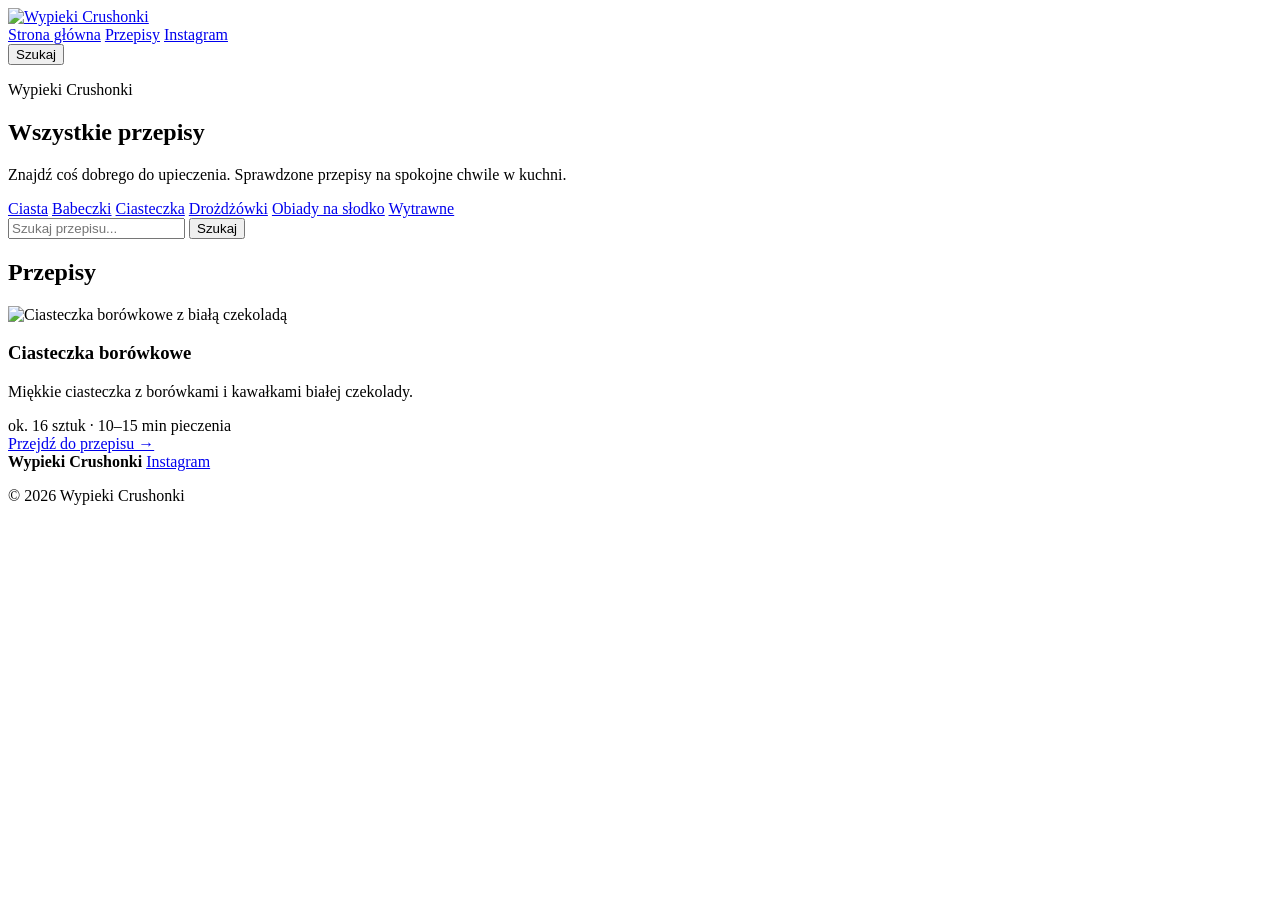
==== przepisy.html @ 5c4eddc5 "Add files via upload" ====
<!DOCTYPE html>
<html lang="pl">

<head>
    <meta charset="UTF-8">
    <meta name="viewport" content="width=device-width, initial-scale=1.0">

    <title>Przepisy | Wypieki Crushonki</title>

    <meta
        name="description"
        content="Wszystkie przepisy Wypieków Crushonki – ciasta, babeczki, ciasteczka, drożdżówki, obiady na słodko i wytrawne."
    >

    <link rel="preconnect" href="https://fonts.googleapis.com">
    <link rel="preconnect" href="https://fonts.gstatic.com" crossorigin>

    <link
        href="https://fonts.googleapis.com/css2?family=Cormorant+Garamond:wght@400;500;600&family=Lato:wght@400;500;700&display=swap"
        rel="stylesheet"
    >

    <link rel="stylesheet" href="css/style.css">
</head>


<body>

    <header class="header">
        <a href="index.html" class="logo">
            <img src="img/logo.png" alt="Wypieki Crushonki">
        </a>

        <nav class="navigation">
    <a href="index.html">Strona główna</a>
    <a href="przepisy.html">Przepisy</a>
    <a href="https://www.instagram.com/crushonka/" target="_blank" rel="noopener noreferrer">
        Instagram
    </a>
</nav>

        <button class="search-button" aria-label="Otwórz wyszukiwarkę">
            Szukaj
        </button>

    </header>


    <main>

        <!-- NAGŁÓWEK STRONY -->
        <section class="recipes-page-header">

            <p class="recipes-page-eyebrow">
                Wypieki Crushonki
            </p>

            <h1>Wszystkie przepisy</h1>

            <p class="recipes-page-intro">
                Znajdź coś dobrego do upieczenia.
                Sprawdzone przepisy na spokojne chwile w kuchni.
            </p>

        </section>


        <!-- KATEGORIE -->
        <section class="categories recipes-categories">

    <a href="?kategoria=ciasta">Ciasta</a>
    <a href="?kategoria=babeczki">Babeczki</a>
    <a href="?kategoria=ciasteczka">Ciasteczka</a>
    <a href="?kategoria=drozdzowki">Drożdżówki</a>
    <a href="?kategoria=obiady-na-slodko">Obiady na słodko</a>
    <a href="?kategoria=wytrawne">Wytrawne</a>

</section>

<section class="recipes-search">

    <form class="search-form" id="recipes-search-form">

        <input
            type="search"
            id="recipes-search-input"
            placeholder="Szukaj przepisu..."
            aria-label="Szukaj przepisu"
        >

        <button type="submit">
            Szukaj
        </button>

    </form>

</section>
        <!-- LISTA PRZEPISÓW -->
        <section class="recipes recipes-page-list">

            <div class="section-heading">
                <h2>Przepisy</h2>
            </div>


            <div class="recipe-grid">

                <article
    class="recipe-card"
    data-category="ciasteczka"
    data-search="ciasteczka borówkowe borówki biała czekolada ciasteczka"
>

                    <img
                        src="img/przepisy/ciasteczka-borowkowe.jpg"
                        alt="Ciasteczka borówkowe z białą czekoladą"
                    >

                    <div class="recipe-card-content">

                        <h3>Ciasteczka borówkowe</h3>

                        <p>
                            Miękkie ciasteczka z borówkami i kawałkami
                            białej czekolady.
                        </p>

                        <div class="recipe-info">
                            <span>ok. 16 sztuk</span>
                            <span class="separator">·</span>
                            <span>10–15 min pieczenia</span>
                        </div>

                        <a href="przepisy/ciasteczka-borowkowe.html">
                            Przejdź do przepisu →
                        </a>

                    </div>

                </article>

            </div>

        </section>

    </main>


    <!-- STOPKA -->
    <footer class="footer">

        <strong>Wypieki Crushonki</strong>

       <a href="https://www.instagram.com/crushonka/"
   target="_blank"
   rel="noopener noreferrer">
    Instagram
</a>
        <p>© 2026 Wypieki Crushonki</p>

    </footer>


    <script src="js/script.js"></script>

</body>

</html>
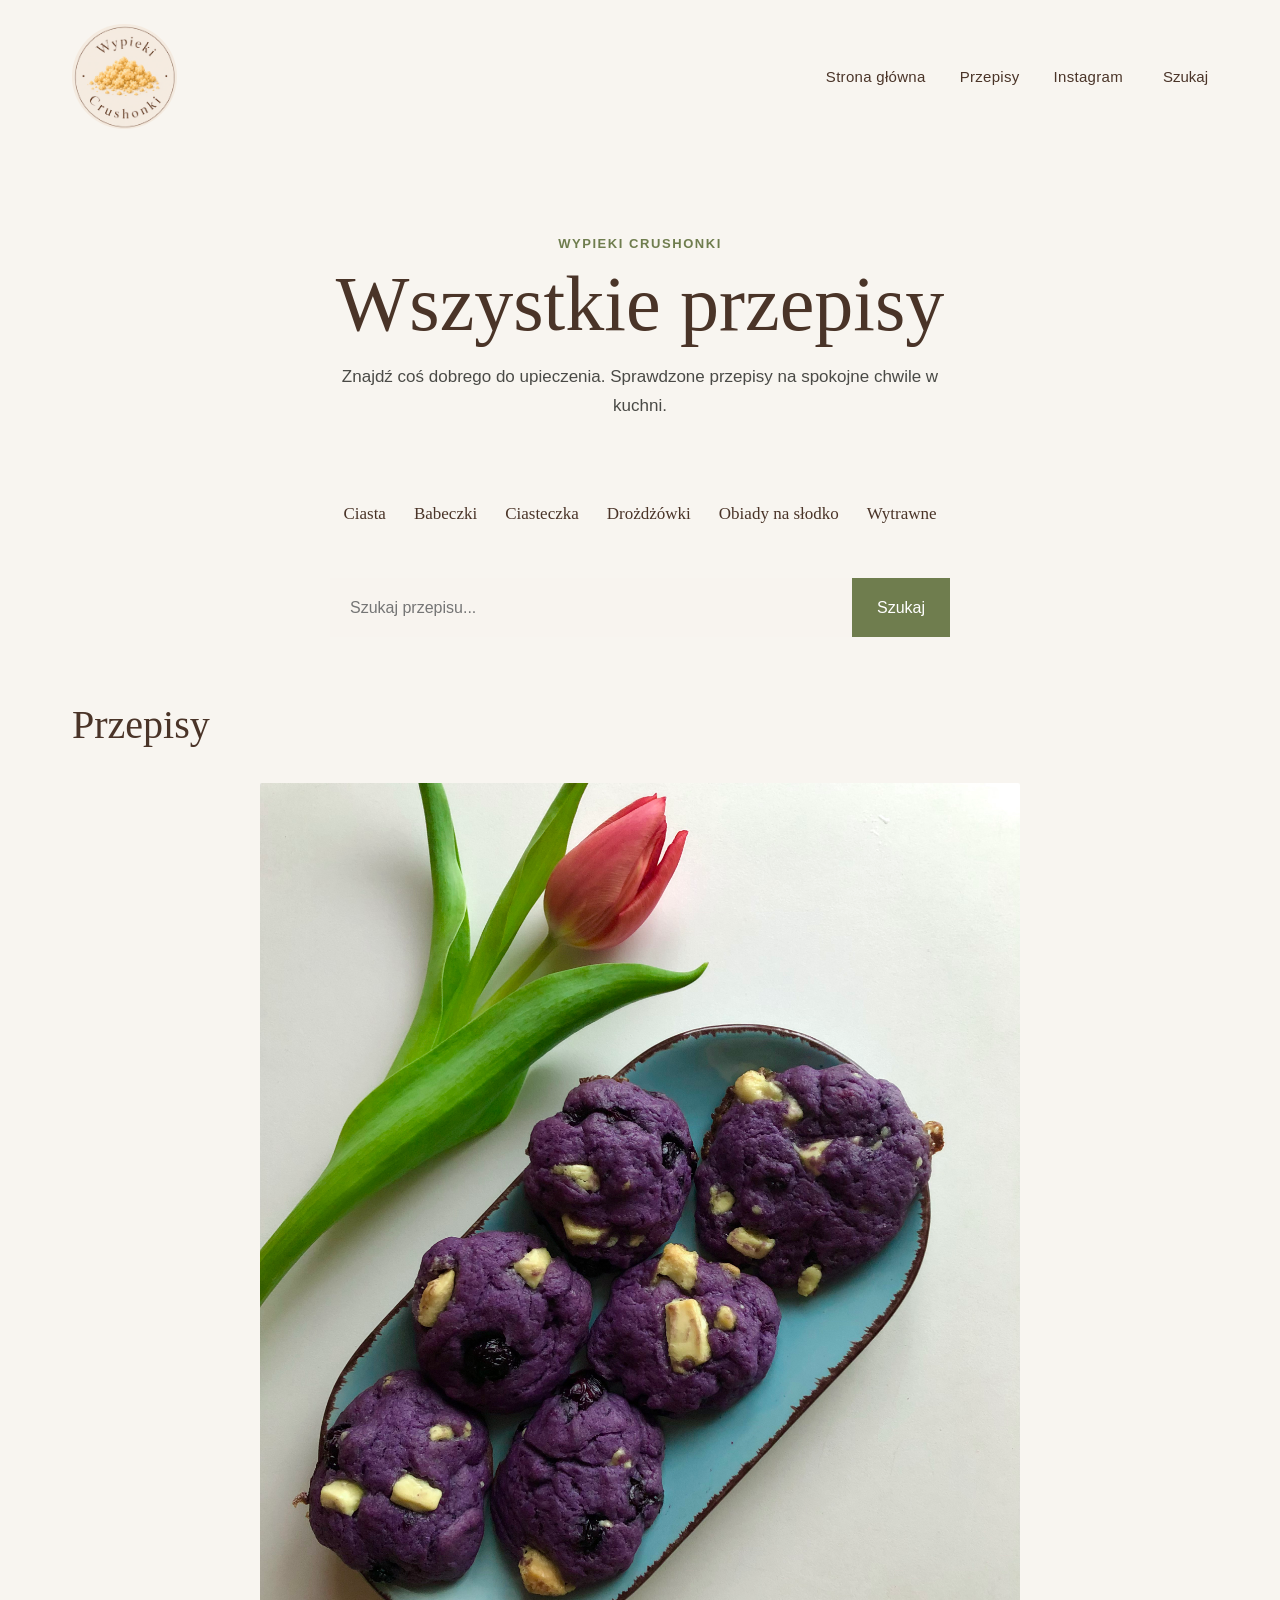
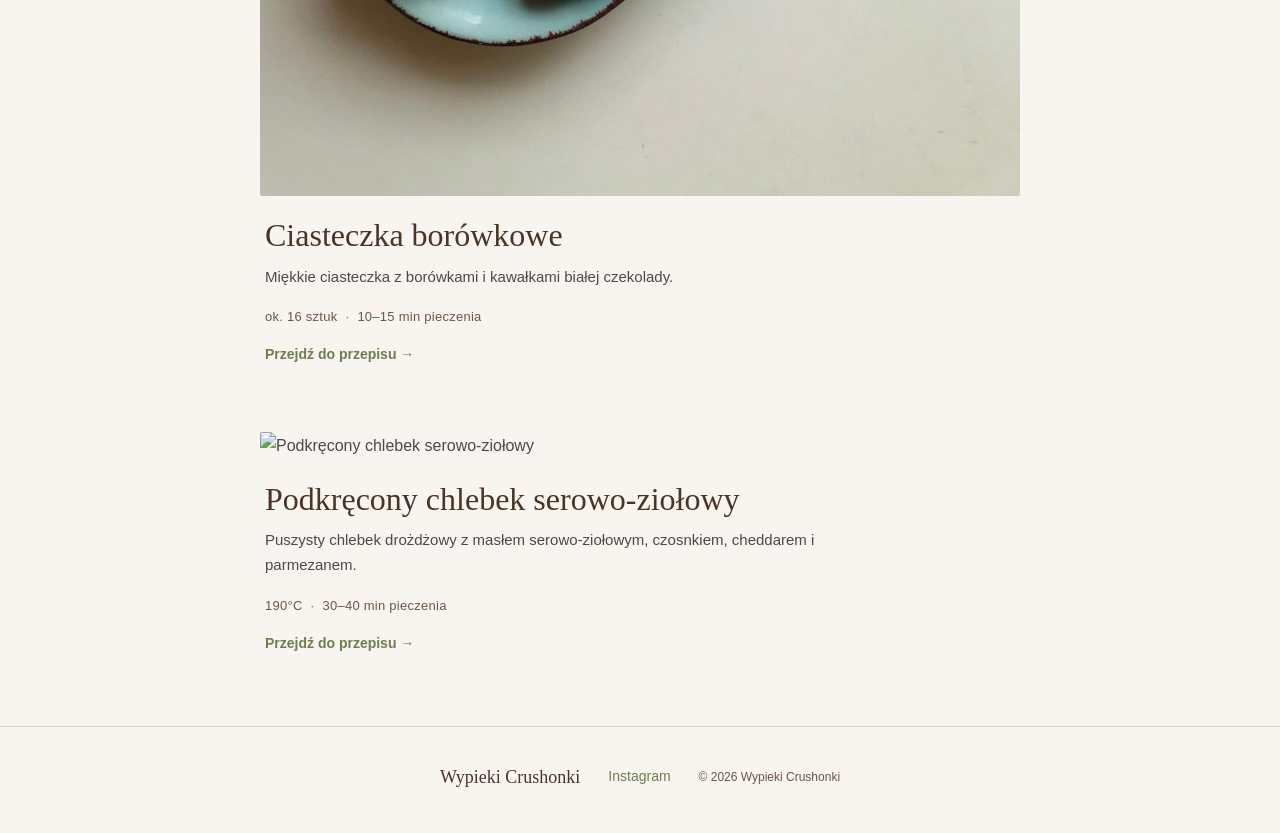
==== commit 9dcd1b88: "Update przepisy.html with new recipe entries" ====
--- a/przepisy.html
+++ b/przepisy.html
@@ -138,6 +138,39 @@
                     </div>
 
                 </article>
+                <article
+    class="recipe-card"
+    data-category="wytrawne"
+    data-search="podkręcony chlebek serowo-ziołowy chleb chlebek ser zioła cheddar parmezan pietruszka czosnek drożdże wytrawne"
+>
+
+    <img
+        src="img/przepisy/podkrecony-chlebek-serowo-ziolowy.jpg"
+        alt="Podkręcony chlebek serowo-ziołowy"
+    >
+
+    <div class="recipe-card-content">
+
+        <h3>Podkręcony chlebek serowo-ziołowy</h3>
+
+        <p>
+            Puszysty chlebek drożdżowy z masłem serowo-ziołowym,
+            czosnkiem, cheddarem i parmezanem.
+        </p>
+
+        <div class="recipe-info">
+            <span>190°C</span>
+            <span class="separator">·</span>
+            <span>30–40 min pieczenia</span>
+        </div>
+
+        <a href="przepisy/podkrecony-chlebek-serowo-ziolowy.html">
+            Przejdź do przepisu →
+        </a>
+
+    </div>
+
+</article>
 
             </div>
 
@@ -165,4 +198,4 @@
 
 </body>
 
-</html>+</html>
--- a/css/style.css
+++ b/css/style.css
@@ -0,0 +1,1390 @@
+/* =====================================================
+   WYPIEKI CRUSHONKI
+   Główny arkusz stylów
+   ===================================================== */
+
+
+/* -----------------------------------------------------
+   1. ZMIENNE I USTAWIENIA GŁÓWNE
+   ----------------------------------------------------- */
+
+:root {
+    --cream: #f8f5f0;
+    --beige: #efe7dc;
+    --beige-dark: #ded2c2;
+
+    --brown: #4a3428;
+    --brown-light: #6b5546;
+
+    --green: #6f7d4e;
+    --green-light: #a8b28a;
+
+    --text: #4a4a46;
+    --white: #ffffff;
+
+    --max-width: 1200px;
+}
+
+
+* {
+    margin: 0;
+    padding: 0;
+    box-sizing: border-box;
+}
+
+
+html {
+    scroll-behavior: smooth;
+}
+
+
+body {
+    background-color: var(--cream);
+    color: var(--text);
+
+    font-family: "Lato", Arial, sans-serif;
+    line-height: 1.7;
+
+    overflow-x: hidden;
+}
+
+
+img {
+    display: block;
+    max-width: 100%;
+}
+
+
+a {
+    color: inherit;
+    text-decoration: none;
+}
+
+
+button,
+input {
+    font: inherit;
+}
+
+
+/* -----------------------------------------------------
+   2. NAGŁÓWEK
+   ----------------------------------------------------- */
+
+.header {
+    width: 100%;
+    max-width: var(--max-width);
+
+    margin: 0 auto;
+    padding: 24px 32px;
+
+    display: flex;
+    align-items: center;
+    justify-content: space-between;
+    gap: 40px;
+}
+
+
+/* Logo */
+
+.logo {
+    display: flex;
+    align-items: center;
+    gap: 12px;
+
+    color: var(--brown);
+
+    flex-shrink: 0;
+}
+
+
+.logo img {
+    width: 105px;
+    height: 105px;
+
+    object-fit: cover;
+
+    border-radius: 50%;
+}
+
+
+.logo span {
+    font-family: "Cormorant Garamond", Georgia, serif;
+
+    font-size: 28px;
+    line-height: 0.95;
+    font-weight: 500;
+
+    color: var(--brown);
+}
+
+
+/* Nawigacja */
+
+.navigation {
+    display: flex;
+    align-items: center;
+    gap: 34px;
+
+    margin-left: auto;
+}
+
+
+.navigation a {
+    position: relative;
+
+    color: var(--brown);
+
+    font-size: 15px;
+    letter-spacing: 0.02em;
+
+    transition: color 0.25s ease;
+}
+
+
+.navigation a::after {
+    content: "";
+
+    position: absolute;
+
+    left: 0;
+    bottom: -7px;
+
+    width: 0;
+    height: 1px;
+
+    background-color: var(--green);
+
+    transition: width 0.25s ease;
+}
+
+
+.navigation a:hover {
+    color: var(--green);
+}
+
+
+.navigation a:hover::after {
+    width: 100%;
+}
+
+
+/* Przycisk Szukaj w nagłówku */
+
+.search-button {
+    background: none;
+    border: none;
+
+    color: var(--brown);
+
+    cursor: pointer;
+
+    font-size: 15px;
+
+    padding: 4px 0;
+
+    transition: color 0.25s ease;
+}
+
+
+.search-button:hover {
+    color: var(--green);
+}
+
+
+/* -----------------------------------------------------
+   3. HERO
+   ----------------------------------------------------- */
+
+.hero {
+    position: relative;
+
+    width: calc(100% - 64px);
+    max-width: 1200px;
+
+    min-height: 620px;
+
+    margin: 10px auto 0;
+
+    overflow: hidden;
+
+    border-radius: 2px;
+}
+
+
+.hero-image {
+    position: absolute;
+
+    inset: 0;
+
+    width: 100%;
+    height: 100%;
+
+    object-fit: cover;
+}
+
+
+/* Delikatna warstwa na zdjęciu */
+
+.hero::after {
+    content: "";
+
+    position: absolute;
+    inset: 0;
+
+    background: linear-gradient(
+        0deg,
+        rgba(45, 32, 23, 0.68) 0%,
+        rgba(45, 32, 23, 0.30) 42%,
+        rgba(45, 32, 23, 0.04) 75%
+    );
+}
+
+
+/* Treść hero */
+
+.hero-content {
+    position: relative;
+    z-index: 2;
+
+    min-height: 620px;
+
+    display: flex;
+    flex-direction: column;
+    justify-content: flex-end;
+    align-items: flex-start;
+
+    padding: 70px;
+}
+
+
+.hero h1 {
+    max-width: 650px;
+
+    color: #fffdf8;
+
+    font-family: "Cormorant Garamond", Georgia, serif;
+
+    font-size: clamp(48px, 5vw, 70px);
+    line-height: 0.98;
+
+    font-weight: 500;
+
+    letter-spacing: -0.02em;
+
+    margin-bottom: 32px;
+}
+
+
+/* Wyszukiwarka */
+
+.search-form {
+    width: min(480px, 100%);
+
+    display: flex;
+
+    background-color: rgba(248, 245, 240, 0.94);
+
+    border: none;
+}
+
+.search-form input {
+    flex: 1;
+    min-width: 0;
+
+    padding: 16px 20px;
+
+    border: none;
+    outline: none;
+
+    background: transparent;
+
+    color: var(--text);
+}
+
+.search-form button {
+    padding: 16px 25px;
+
+    border: none;
+
+    background-color: var(--green);
+    color: var(--white);
+
+    cursor: pointer;
+
+    transition: background-color 0.25s ease;
+}
+
+.search-form button:hover {
+    background-color: var(--brown);
+}
+
+
+/* -----------------------------------------------------
+   4. KATEGORIE
+   ----------------------------------------------------- */
+
+.categories {
+    width: 100%;
+    max-width: var(--max-width);
+
+    margin: 0 auto;
+
+    padding: 34px 32px;
+
+    display: flex;
+    justify-content: center;
+    flex-wrap: wrap;
+
+    gap: 28px;
+}
+
+
+.categories a {
+    position: relative;
+
+    padding-bottom: 5px;
+
+    color: var(--brown);
+
+    font-family: Georgia, "Times New Roman", serif;
+
+    font-size: 17px;
+
+    transition: color 0.25s ease;
+}
+
+
+.categories a::after {
+    content: "";
+
+    position: absolute;
+
+    left: 50%;
+    bottom: 0;
+
+    width: 0;
+    height: 1px;
+
+    background-color: var(--green);
+
+    transform: translateX(-50%);
+
+    transition: width 0.25s ease;
+}
+
+
+.categories a:hover {
+    color: var(--green);
+}
+
+
+.categories a:hover::after {
+    width: 100%;
+}
+
+
+/* -----------------------------------------------------
+   5. SEKCJA PRZEPISÓW
+   ----------------------------------------------------- */
+
+.recipes {
+    width: 100%;
+    max-width: var(--max-width);
+
+    margin: 0 auto;
+
+    padding: 70px 32px;
+}
+
+
+.section-heading {
+    display: flex;
+    align-items: baseline;
+    justify-content: space-between;
+
+    gap: 30px;
+
+    margin-bottom: 35px;
+}
+
+
+.section-heading h2,
+.about h2 {
+    color: var(--brown);
+
+    font-family: Georgia, "Times New Roman", serif;
+
+    font-size: 40px;
+
+    line-height: 1.15;
+
+    font-weight: 400;
+}
+
+
+.section-heading > a {
+    color: var(--green);
+
+    font-size: 14px;
+
+    transition: color 0.25s ease;
+}
+
+
+.section-heading > a:hover {
+    color: var(--brown);
+}
+
+
+/* Siatka przepisów */
+
+.recipe-grid {
+    display: grid;
+    grid-template-columns: minmax(0, 760px);
+    justify-content: center;
+    gap: 65px;
+}
+
+
+/* Karta */
+
+.recipe-card {
+    background: transparent;
+}
+
+
+.recipe-card > img {
+    width: 100%;
+    height: auto;
+
+    display: block;
+
+    border-radius: 2px;
+
+    transition:
+        transform 0.5s ease,
+        opacity 0.3s ease;
+}
+
+.recipe-card:hover > img {
+    transform: scale(1.015);
+    opacity: 0.96;
+}
+
+
+.recipe-card-content {
+    padding: 22px 5px 0;
+}
+
+
+.recipe-card h3 {
+    color: var(--brown);
+
+    font-family: "Cormorant Garamond", Georgia, serif;
+
+    font-size: 32px;
+    line-height: 1.1;
+    font-weight: 500;
+
+    margin-bottom: 10px;
+}
+
+
+.recipe-card p {
+    max-width: 560px;
+
+    color: var(--text);
+
+    font-size: 15px;
+
+    line-height: 1.7;
+
+    margin-bottom: 17px;
+}
+
+
+.recipe-info {
+    display: flex;
+    align-items: center;
+    gap: 8px;
+
+    margin: 16px 0 12px;
+
+    color: var(--brown-light);
+
+    font-size: 13px;
+    letter-spacing: 0.02em;
+}
+
+.recipe-info .separator {
+    color: var(--green);
+}
+
+
+.recipe-card-content > a {
+    display: inline-block;
+
+    color: var(--green);
+
+    font-size: 14px;
+    font-weight: 700;
+
+    margin-top: 3px;
+
+    transition:
+        color 0.25s ease,
+        transform 0.25s ease;
+}
+
+.recipe-card-content > a:hover {
+    color: var(--brown);
+    transform: translateX(3px);
+}
+
+
+
+/* -----------------------------------------------------
+   6. O MNIE
+   ----------------------------------------------------- */
+
+.about {
+    max-width: var(--max-width);
+
+    margin: 35px auto 100px;
+
+    padding: 0 32px;
+
+    display: grid;
+
+    grid-template-columns: 1fr 1fr;
+
+    align-items: center;
+
+    gap: 75px;
+}
+
+
+.about-image img {
+    width: 100%;
+
+    aspect-ratio: 4 / 3;
+
+    object-fit: cover;
+}
+
+
+.about-content {
+    max-width: 520px;
+}
+
+
+.about h2 {
+    margin-bottom: 28px;
+}
+
+
+.about-content p {
+    margin-bottom: 18px;
+
+    font-size: 16px;
+}
+
+
+.button {
+    display: inline-block;
+
+    margin-top: 12px;
+
+    padding: 12px 22px;
+
+    border: 1px solid var(--brown);
+
+    color: var(--brown);
+
+    font-size: 14px;
+
+    transition:
+        background-color 0.25s ease,
+        color 0.25s ease;
+}
+
+
+.button:hover {
+    background-color: var(--brown);
+
+    color: var(--white);
+}
+
+
+/* -----------------------------------------------------
+   7. STOPKA
+   ----------------------------------------------------- */
+
+.footer {
+    border-top: 1px solid var(--beige-dark);
+
+    padding: 35px 32px 40px;
+
+    display: flex;
+    align-items: center;
+    justify-content: center;
+
+    gap: 28px;
+
+    color: var(--brown);
+
+    font-size: 14px;
+}
+
+
+.footer strong {
+    font-family: "Cormorant Garamond", Georgia, serif;
+
+    font-size: 18px;
+
+    font-weight: 400;
+}
+
+
+.footer a {
+    color: var(--green);
+
+    transition: color 0.25s ease;
+}
+
+
+.footer a:hover {
+    color: var(--brown);
+}
+
+
+.footer p {
+    color: var(--brown-light);
+
+    font-size: 12px;
+}
+
+
+/* -----------------------------------------------------
+   8. TELEFON / TABLET
+   ----------------------------------------------------- */
+
+@media (max-width: 800px) {
+
+    .header {
+        padding: 18px 20px;
+
+        gap: 20px;
+    }
+
+
+    .logo img {
+        width: 58px;
+        height: 58px;
+    }
+
+
+    .logo span {
+        font-size: 17px;
+    }
+
+
+    .navigation {
+        gap: 18px;
+    }
+
+
+    .navigation a {
+        font-size: 13px;
+    }
+
+
+    .search-button {
+        display: none;
+    }
+
+
+    .hero {
+        min-height: 520px;
+
+        margin-top: 5px;
+    }
+
+
+    .hero-content {
+        min-height: 520px;
+
+        padding: 45px 25px;
+    }
+
+
+    .hero h1 {
+        font-size: clamp(38px, 9vw, 55px);
+    }
+
+
+    .categories {
+        padding: 28px 20px;
+
+        gap: 15px 24px;
+    }
+
+
+    .categories a {
+        font-size: 15px;
+    }
+
+
+    .recipes {
+        padding: 55px 20px;
+    }
+
+
+    .section-heading {
+        flex-direction: column;
+
+        gap: 10px;
+    }
+
+
+    .section-heading h2,
+    .about h2 {
+        font-size: 34px;
+    }
+
+
+    .recipe-grid {
+        grid-template-columns: 1fr;
+
+        gap: 45px;
+    }
+
+
+    .about {
+        grid-template-columns: 1fr;
+
+        gap: 40px;
+
+        padding: 0 20px;
+
+        margin-bottom: 65px;
+    }
+
+
+    .about-content {
+        max-width: none;
+    }
+
+
+    .footer {
+        flex-direction: column;
+
+        gap: 10px;
+
+        padding-left: 20px;
+        padding-right: 20px;
+    }
+}
+
+
+/* -----------------------------------------------------
+   9. MAŁE TELEFONY
+   ----------------------------------------------------- */
+
+@media (max-width: 480px) {
+
+    .header {
+        align-items: flex-start;
+    }
+
+
+    .navigation {
+        gap: 12px;
+
+        padding-top: 7px;
+    }
+
+
+    .navigation a {
+        font-size: 12px;
+    }
+
+
+    .logo span {
+        display: none;
+    }
+
+
+    .hero h1 {
+        font-size: 38px;
+    }
+
+
+    .search-form {
+        flex-direction: column;
+    }
+
+
+    .search-form button {
+        width: 100%;
+    }
+
+
+    .recipe-card h3 {
+        font-size: 25px;
+    }
+}
+/* =====================================================
+   STRONA POJEDYNCZEGO PRZEPISU
+   ===================================================== */
+
+.single-recipe {
+    width: calc(100% - 64px);
+    max-width: 1000px;
+
+    margin: 70px auto 110px;
+}
+
+
+/* Nagłówek przepisu */
+
+.recipe-header {
+    max-width: 800px;
+
+    margin: 0 auto 50px;
+
+    text-align: center;
+}
+
+
+.recipe-category {
+    margin-bottom: 15px;
+
+    color: var(--green);
+
+    font-size: 13px;
+    font-weight: 700;
+
+    letter-spacing: 0.12em;
+    text-transform: uppercase;
+}
+
+
+.recipe-header h1 {
+    color: var(--brown);
+
+    font-family: "Cormorant Garamond", Georgia, serif;
+
+    font-size: clamp(50px, 7vw, 76px);
+    line-height: 0.95;
+
+    font-weight: 500;
+
+    margin-bottom: 25px;
+}
+
+
+.recipe-lead {
+    max-width: 600px;
+
+    margin: 0 auto 25px;
+
+    font-size: 17px;
+    line-height: 1.7;
+
+    color: var(--text);
+}
+
+
+.recipe-meta {
+    display: flex;
+    justify-content: center;
+    flex-wrap: wrap;
+
+    gap: 10px;
+
+    color: var(--brown-light);
+
+    font-size: 13px;
+}
+
+
+.recipe-meta span:nth-child(even) {
+    color: var(--green);
+}
+
+
+/* Główne zdjęcie */
+
+.recipe-main-image {
+    margin-bottom: 70px;
+}
+
+
+.recipe-main-image img {
+    width: 100%;
+    height: auto;
+
+    display: block;
+}
+
+
+/* Składniki + przygotowanie */
+
+.recipe-body {
+    display: grid;
+
+    grid-template-columns: 300px 1fr;
+
+    gap: 80px;
+
+    max-width: 900px;
+
+    margin: 0 auto;
+}
+
+
+.recipe-body h2 {
+    color: var(--brown);
+
+    font-family: "Cormorant Garamond", Georgia, serif;
+
+    font-size: 38px;
+    line-height: 1;
+
+    font-weight: 500;
+
+    margin-bottom: 28px;
+}
+
+
+/* Składniki */
+
+.ingredients {
+    padding: 30px;
+
+    background-color: var(--beige);
+}
+
+
+.ingredients ul {
+    list-style: none;
+
+    padding: 0;
+}
+
+
+.ingredients li {
+    padding: 11px 0;
+
+    border-bottom: 1px solid var(--beige-dark);
+
+    font-size: 14px;
+    line-height: 1.5;
+}
+
+
+.ingredients li:last-child {
+    border-bottom: none;
+}
+
+
+/* Przygotowanie */
+
+.instructions ol {
+    padding-left: 25px;
+}
+
+
+.instructions li {
+    padding-left: 10px;
+
+    margin-bottom: 22px;
+
+    font-size: 15px;
+    line-height: 1.75;
+}
+
+
+.instructions li::marker {
+    color: var(--green);
+
+    font-family: "Cormorant Garamond", Georgia, serif;
+
+    font-size: 20px;
+    font-weight: 600;
+}
+
+
+/* Telefon */
+
+@media (max-width: 700px) {
+
+    .single-recipe {
+        width: calc(100% - 40px);
+
+        margin-top: 45px;
+        margin-bottom: 70px;
+    }
+
+
+    .recipe-header h1 {
+        font-size: 48px;
+    }
+
+
+    .recipe-main-image {
+        margin-bottom: 45px;
+    }
+
+
+    .recipe-body {
+        grid-template-columns: 1fr;
+
+        gap: 50px;
+    }
+
+
+    .ingredients {
+        padding: 25px;
+    }
+
+}/* =====================================================
+   STRONA WSZYSTKICH PRZEPISÓW
+   ===================================================== */
+
+.recipes-page-header {
+    width: calc(100% - 64px);
+    max-width: 900px;
+
+    margin: 80px auto 45px;
+
+    text-align: center;
+}
+
+
+.recipes-page-eyebrow {
+    margin-bottom: 12px;
+
+    color: var(--green);
+
+    font-size: 13px;
+    font-weight: 700;
+
+    letter-spacing: 0.12em;
+    text-transform: uppercase;
+}
+
+
+.recipes-page-header h1 {
+    color: var(--brown);
+
+    font-family: "Cormorant Garamond", Georgia, serif;
+
+    font-size: clamp(52px, 7vw, 78px);
+    line-height: 0.95;
+
+    font-weight: 500;
+
+    margin-bottom: 22px;
+}
+
+
+.recipes-page-intro {
+    max-width: 620px;
+
+    margin: 0 auto;
+
+    color: var(--text);
+
+    font-size: 17px;
+    line-height: 1.7;
+}
+
+
+.recipes-categories {
+    margin-bottom: 10px;
+}
+
+
+.recipes-page-list {
+    padding-top: 45px;
+}
+
+
+@media (max-width: 700px) {
+
+    .recipes-page-header {
+        width: calc(100% - 40px);
+
+        margin-top: 55px;
+    }
+
+
+    .recipes-page-header h1 {
+        font-size: 50px;
+    }
+
+
+    .recipes-page-intro {
+        font-size: 15px;
+    }
+
+}.back-to-recipes {
+    width: calc(100% - 64px);
+    max-width: 900px;
+
+    margin: -50px auto 90px;
+
+    text-align: center;
+}
+
+.back-to-recipes a {
+    color: var(--green);
+
+    font-size: 14px;
+    font-weight: 700;
+
+    transition: color 0.25s ease;
+}
+
+.back-to-recipes a:hover {
+    color: var(--brown);
+}.no-results {
+    text-align: center;
+    color: var(--brown-light);
+    font-size: 16px;
+    padding: 40px 0;
+}.recipes-search {
+    width: calc(100% - 64px);
+    max-width: 620px;
+
+    margin: 0 auto 20px;
+}
+
+.recipes-search .search-form {
+    width: 100%;
+}
+
+@media (max-width: 700px) {
+
+    .recipes-search {
+        width: calc(100% - 40px);
+    }
+
+}/* =====================================================
+   DOPRACOWANIE WERSJI MOBILNEJ
+   ===================================================== */
+
+@media (max-width: 600px) {
+
+    /* NAGŁÓWEK */
+
+    .header {
+        padding: 14px 20px 18px;
+
+        display: grid;
+        grid-template-columns: 1fr;
+        gap: 12px;
+
+        justify-items: center;
+    }
+
+    .logo {
+        margin: 0 auto;
+    }
+
+    .logo img {
+        width: 72px;
+        height: 72px;
+    }
+
+    .navigation {
+        width: 100%;
+
+        margin: 0;
+
+        justify-content: center;
+        flex-wrap: wrap;
+
+        gap: 8px 22px;
+
+        padding: 0;
+    }
+
+    .navigation a {
+        font-size: 13px;
+    }
+
+
+    /* HERO */
+
+    .hero {
+        width: calc(100% - 24px);
+
+        min-height: 480px;
+
+        margin-top: 0;
+    }
+
+    .hero-content {
+        min-height: 480px;
+
+        padding: 35px 22px;
+    }
+
+    .hero h1 {
+        font-size: 39px;
+        line-height: 1;
+
+        margin-bottom: 25px;
+    }
+
+
+    /* WYSZUKIWARKA */
+
+    .search-form {
+        width: 100%;
+    }
+
+    .search-form input {
+        padding: 14px 16px;
+    }
+
+    .search-form button {
+        padding: 14px 18px;
+    }
+
+
+    /* KATEGORIE */
+
+    .categories {
+        padding: 26px 20px;
+
+        gap: 12px 20px;
+    }
+
+    .categories a {
+        font-size: 14px;
+    }
+
+
+    /* PRZEPISY */
+
+    .recipes {
+        padding: 45px 20px;
+    }
+
+    .section-heading {
+        margin-bottom: 28px;
+    }
+
+    .section-heading h2,
+    .about h2 {
+        font-size: 32px;
+    }
+
+    .recipe-card-content {
+        padding-top: 18px;
+    }
+
+    .recipe-card h3 {
+        font-size: 29px;
+    }
+
+    .recipe-info {
+        flex-wrap: wrap;
+    }
+
+
+    /* O MNIE */
+
+    .about {
+        margin-top: 20px;
+        margin-bottom: 60px;
+
+        gap: 32px;
+    }
+
+    .about-content p {
+        font-size: 15px;
+    }
+
+
+    /* STRONA POJEDYNCZEGO PRZEPISU */
+
+    .single-recipe {
+        width: calc(100% - 40px);
+
+        margin-top: 40px;
+    }
+
+    .recipe-header {
+        margin-bottom: 35px;
+    }
+
+    .recipe-header h1 {
+        font-size: 43px;
+    }
+
+    .recipe-lead {
+        font-size: 15px;
+    }
+
+    .recipe-meta {
+        gap: 6px 8px;
+    }
+
+    .recipe-main-image {
+        margin-bottom: 40px;
+    }
+
+    .recipe-body {
+        gap: 40px;
+    }
+
+    .recipe-body h2 {
+        font-size: 34px;
+    }
+
+    .ingredients {
+        padding: 24px;
+    }
+
+
+    /* WSZYSTKIE PRZEPISY */
+
+    .recipes-page-header {
+        margin-top: 40px;
+        margin-bottom: 30px;
+    }
+
+    .recipes-page-header h1 {
+        font-size: 43px;
+    }
+
+    .recipes-page-list {
+        padding-top: 30px;
+    }
+
+
+    /* POWRÓT DO PRZEPISÓW */
+
+    .back-to-recipes {
+        width: calc(100% - 40px);
+
+        margin: -25px auto 60px;
+    }
+
+
+    /* STOPKA */
+
+    .footer {
+        padding-top: 28px;
+        padding-bottom: 30px;
+
+        text-align: center;
+    }
+
+}
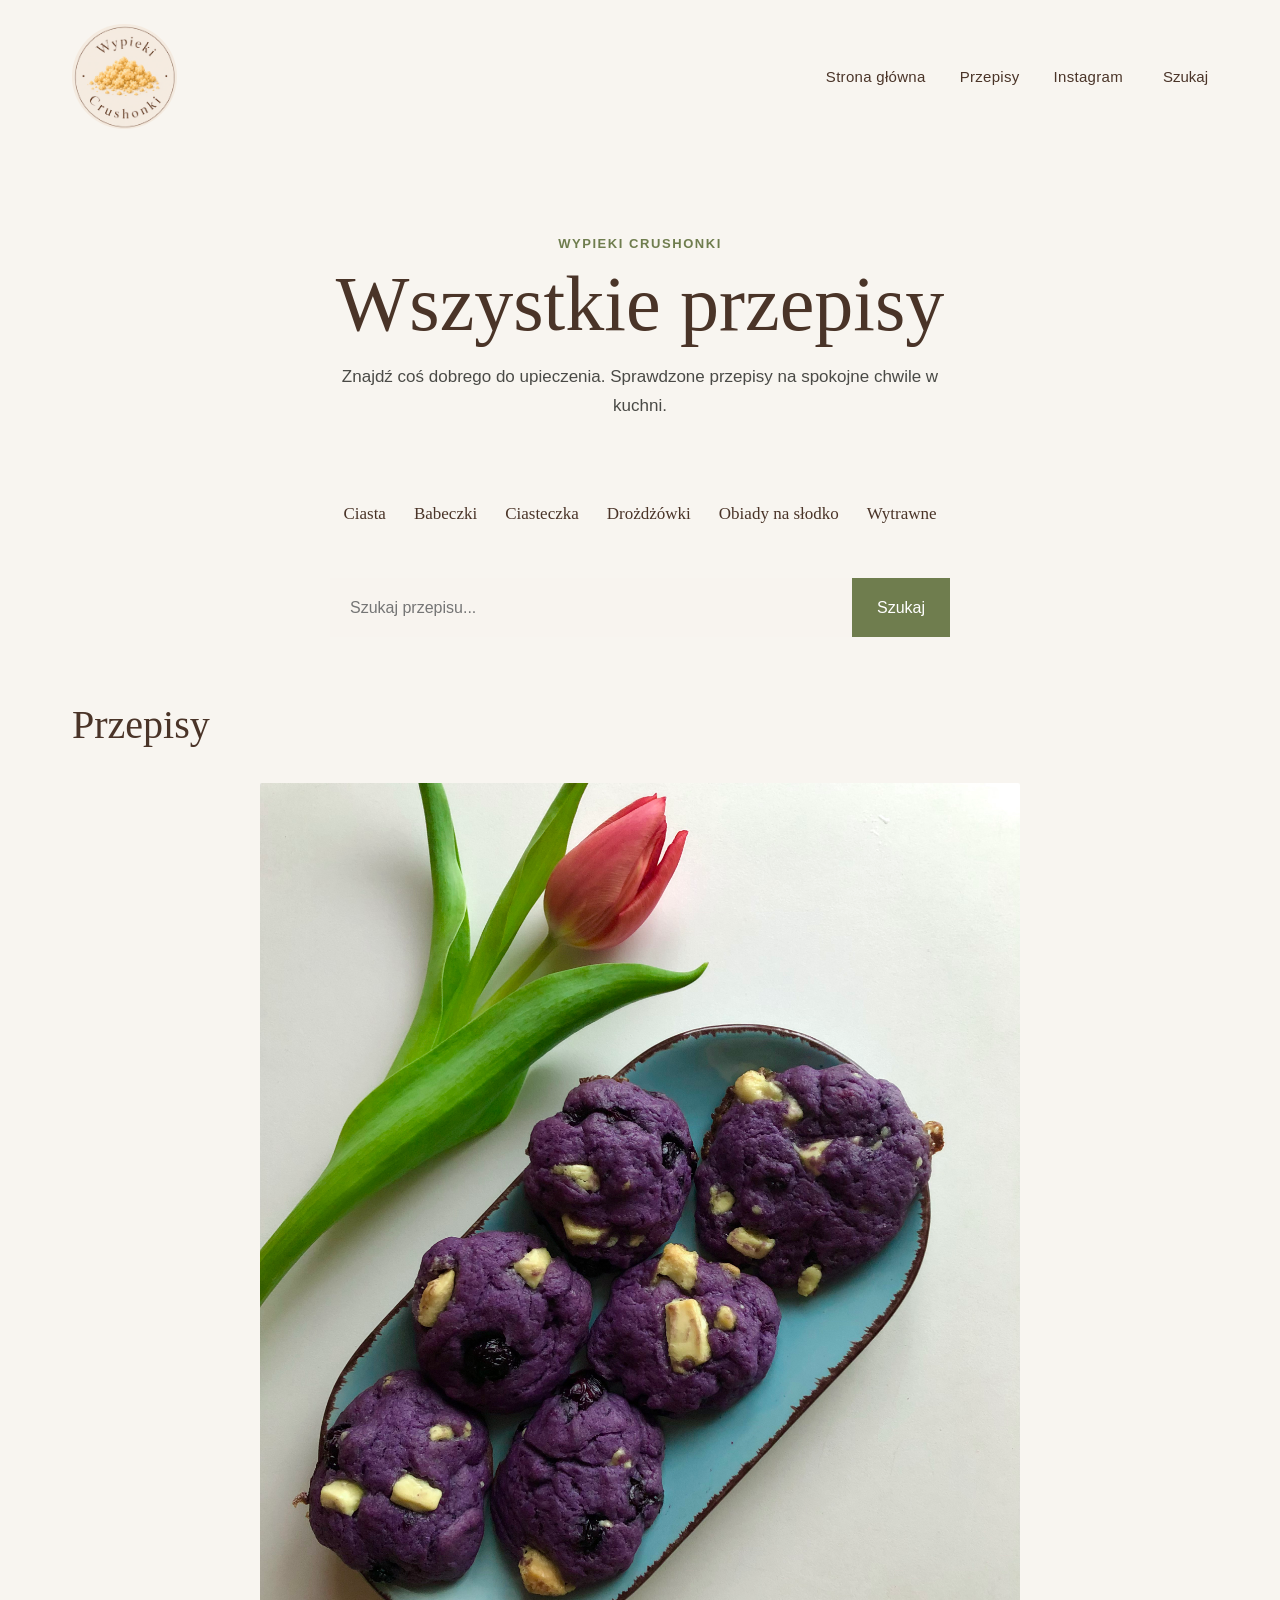
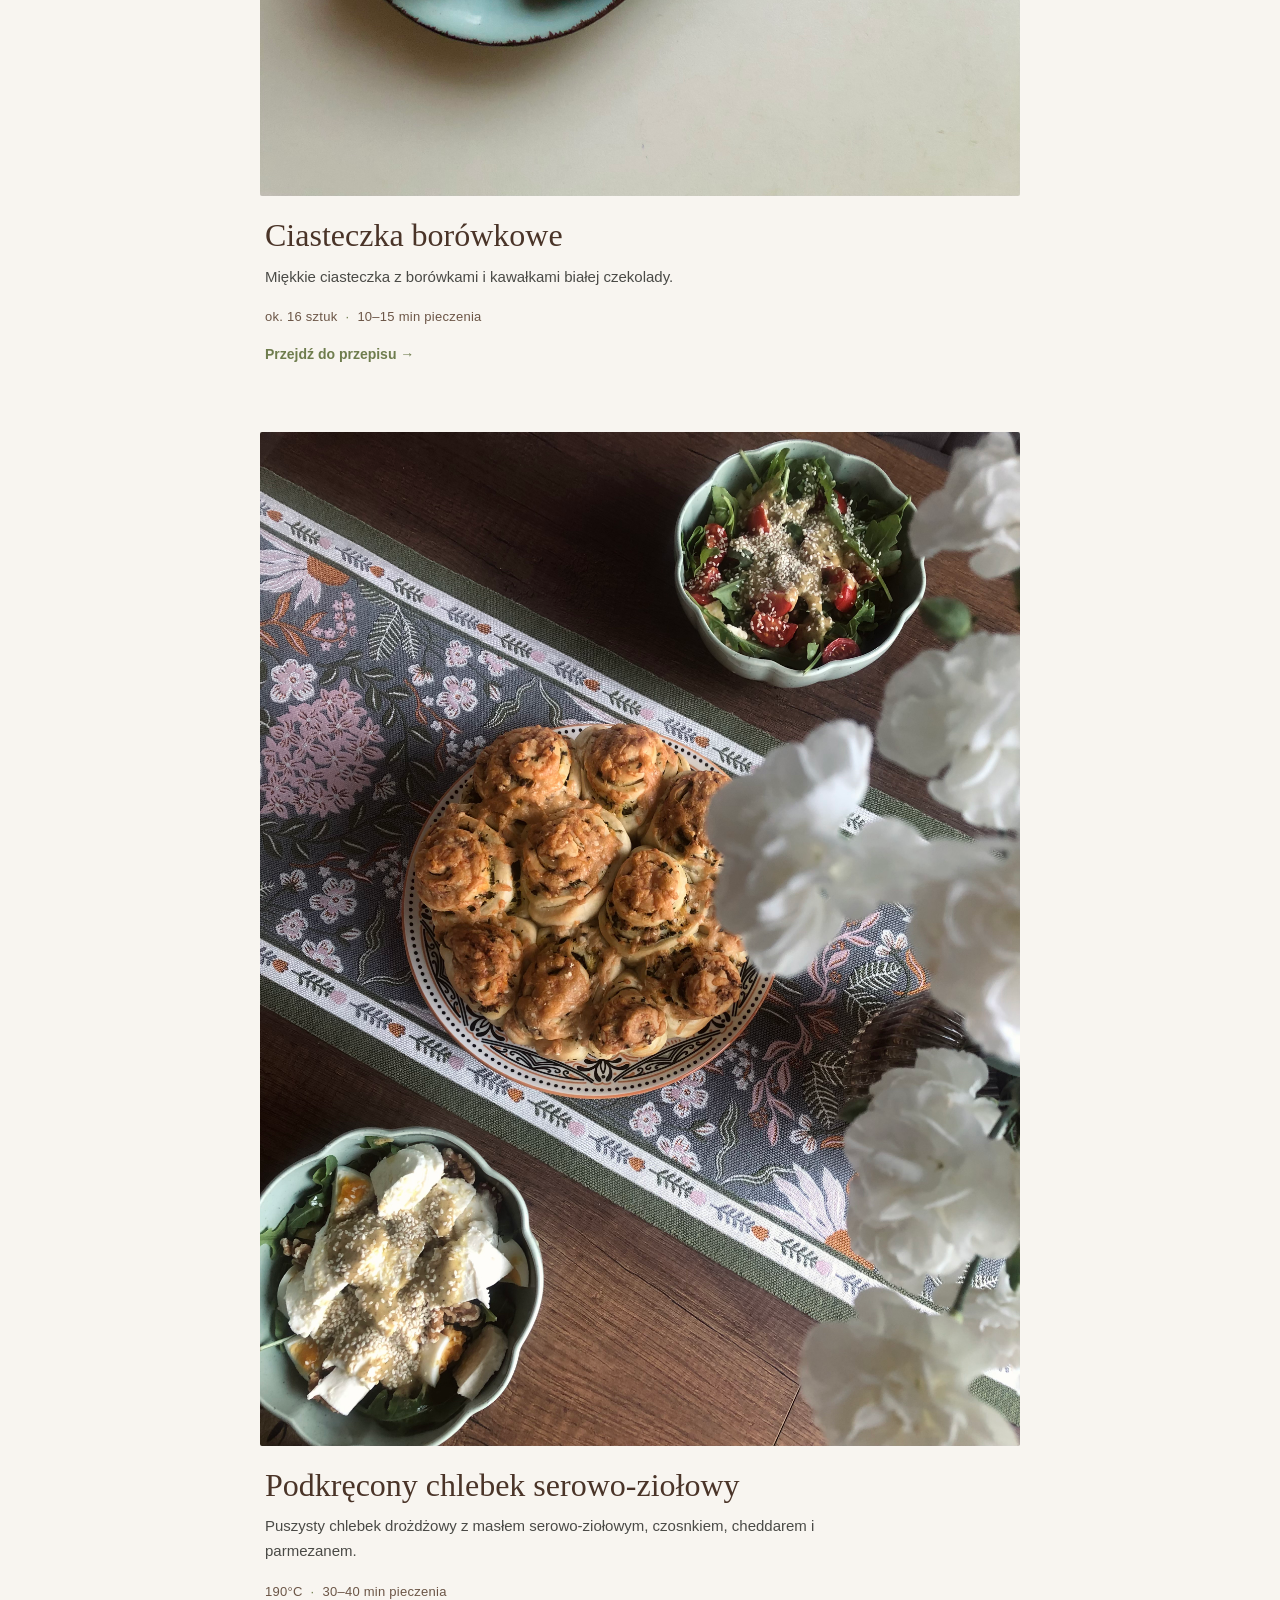
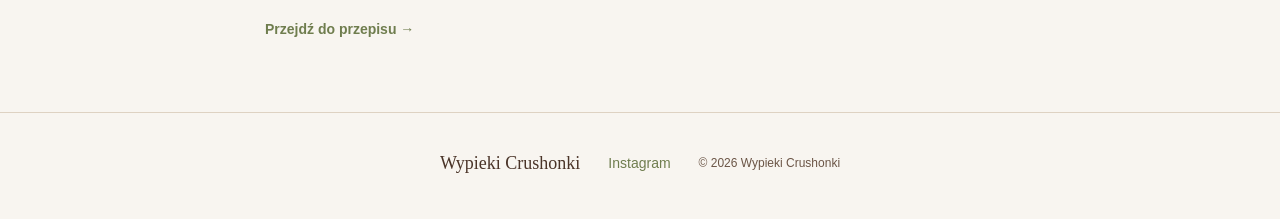
==== commit b611a29c: "Add favicon and update HTML structure Added favicon link and improved HTML structure." ====
--- a/przepisy.html
+++ b/przepisy.html
@@ -2,6 +2,7 @@
 <html lang="pl">
 
 <head>
+    <link rel="icon" type="image/png" href="img/favicon2.png">
     <meta charset="UTF-8">
     <meta name="viewport" content="width=device-width, initial-scale=1.0">
 
--- a/css/style.css
+++ b/css/style.css
@@ -755,11 +755,10 @@
 
 
     .recipe-grid {
-        grid-template-columns: 1fr;
-
-        gap: 45px;
-    }
-
+    display: grid;
+    grid-template-columns: repeat(2, minmax(0, 1fr));
+    gap: 55px 36px;
+}
 
     .about {
         grid-template-columns: 1fr;
@@ -1387,4 +1386,4 @@
         text-align: center;
     }
 
-}+}
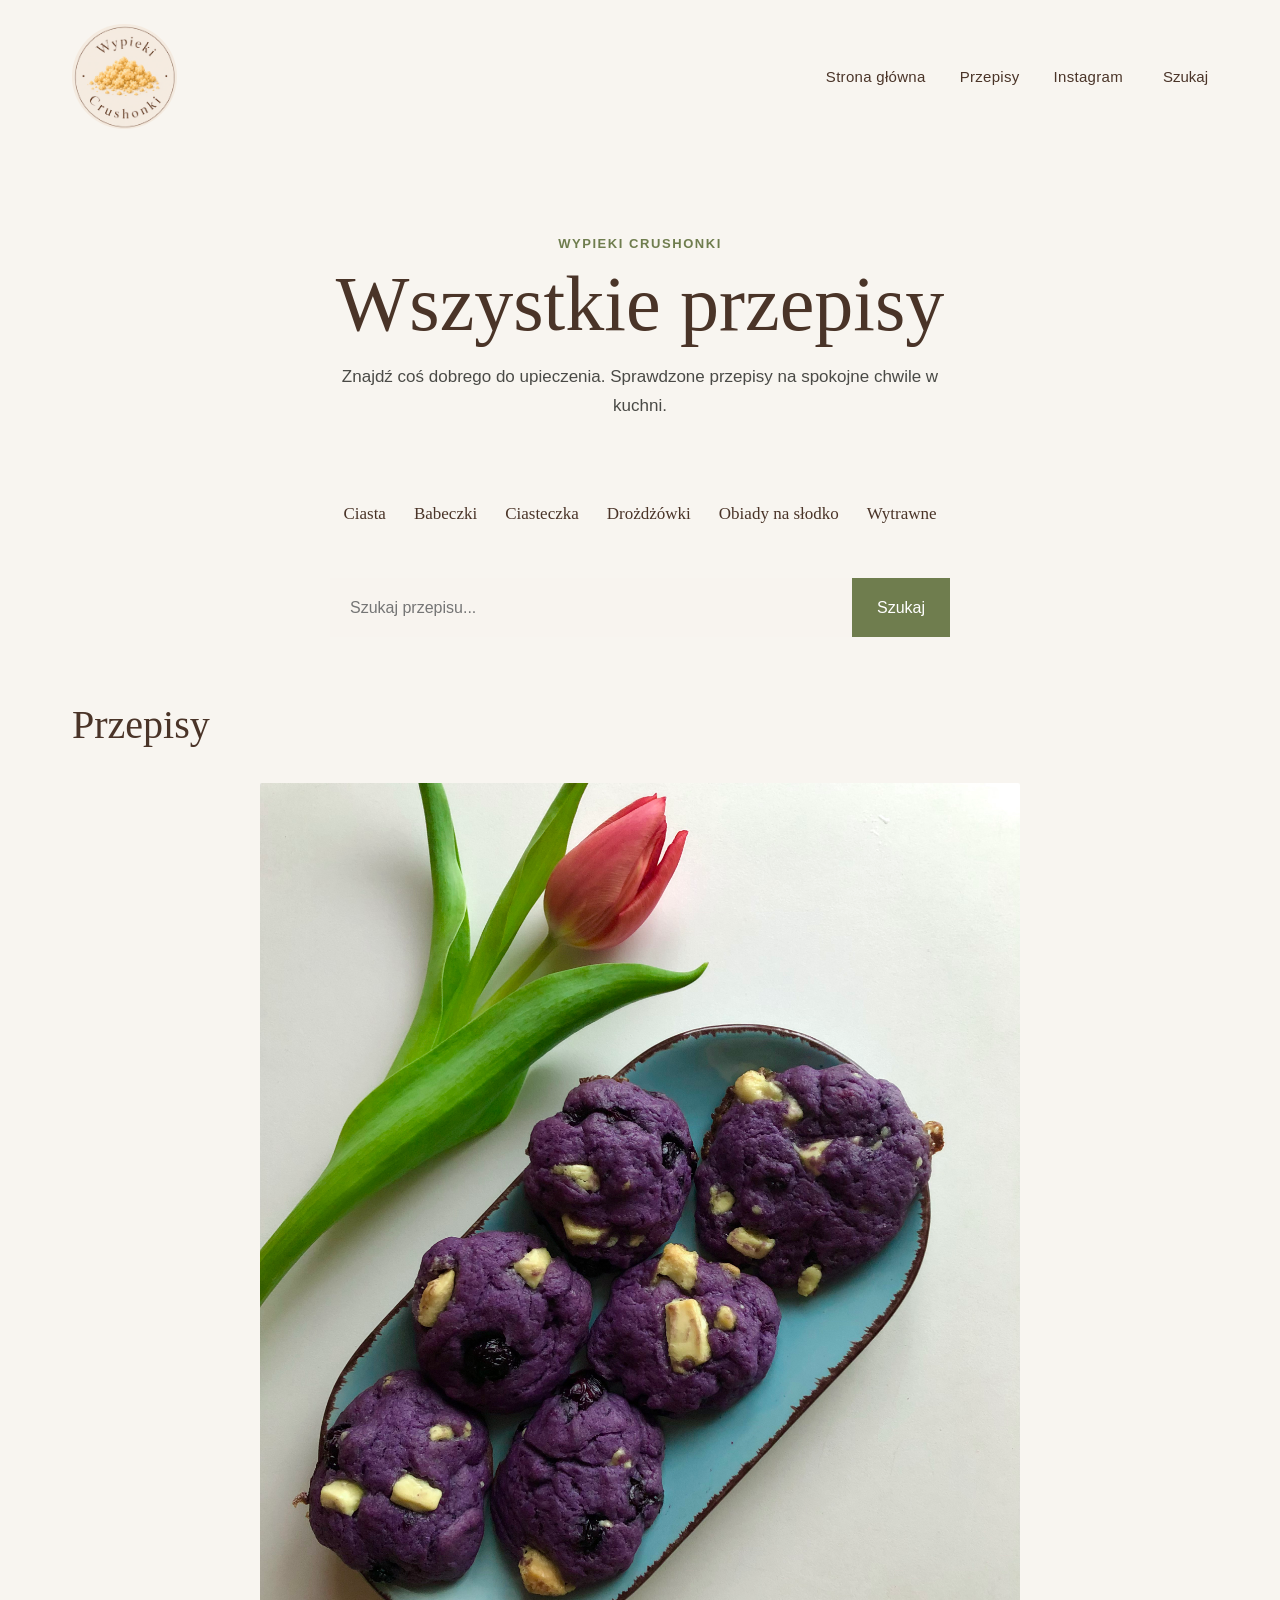
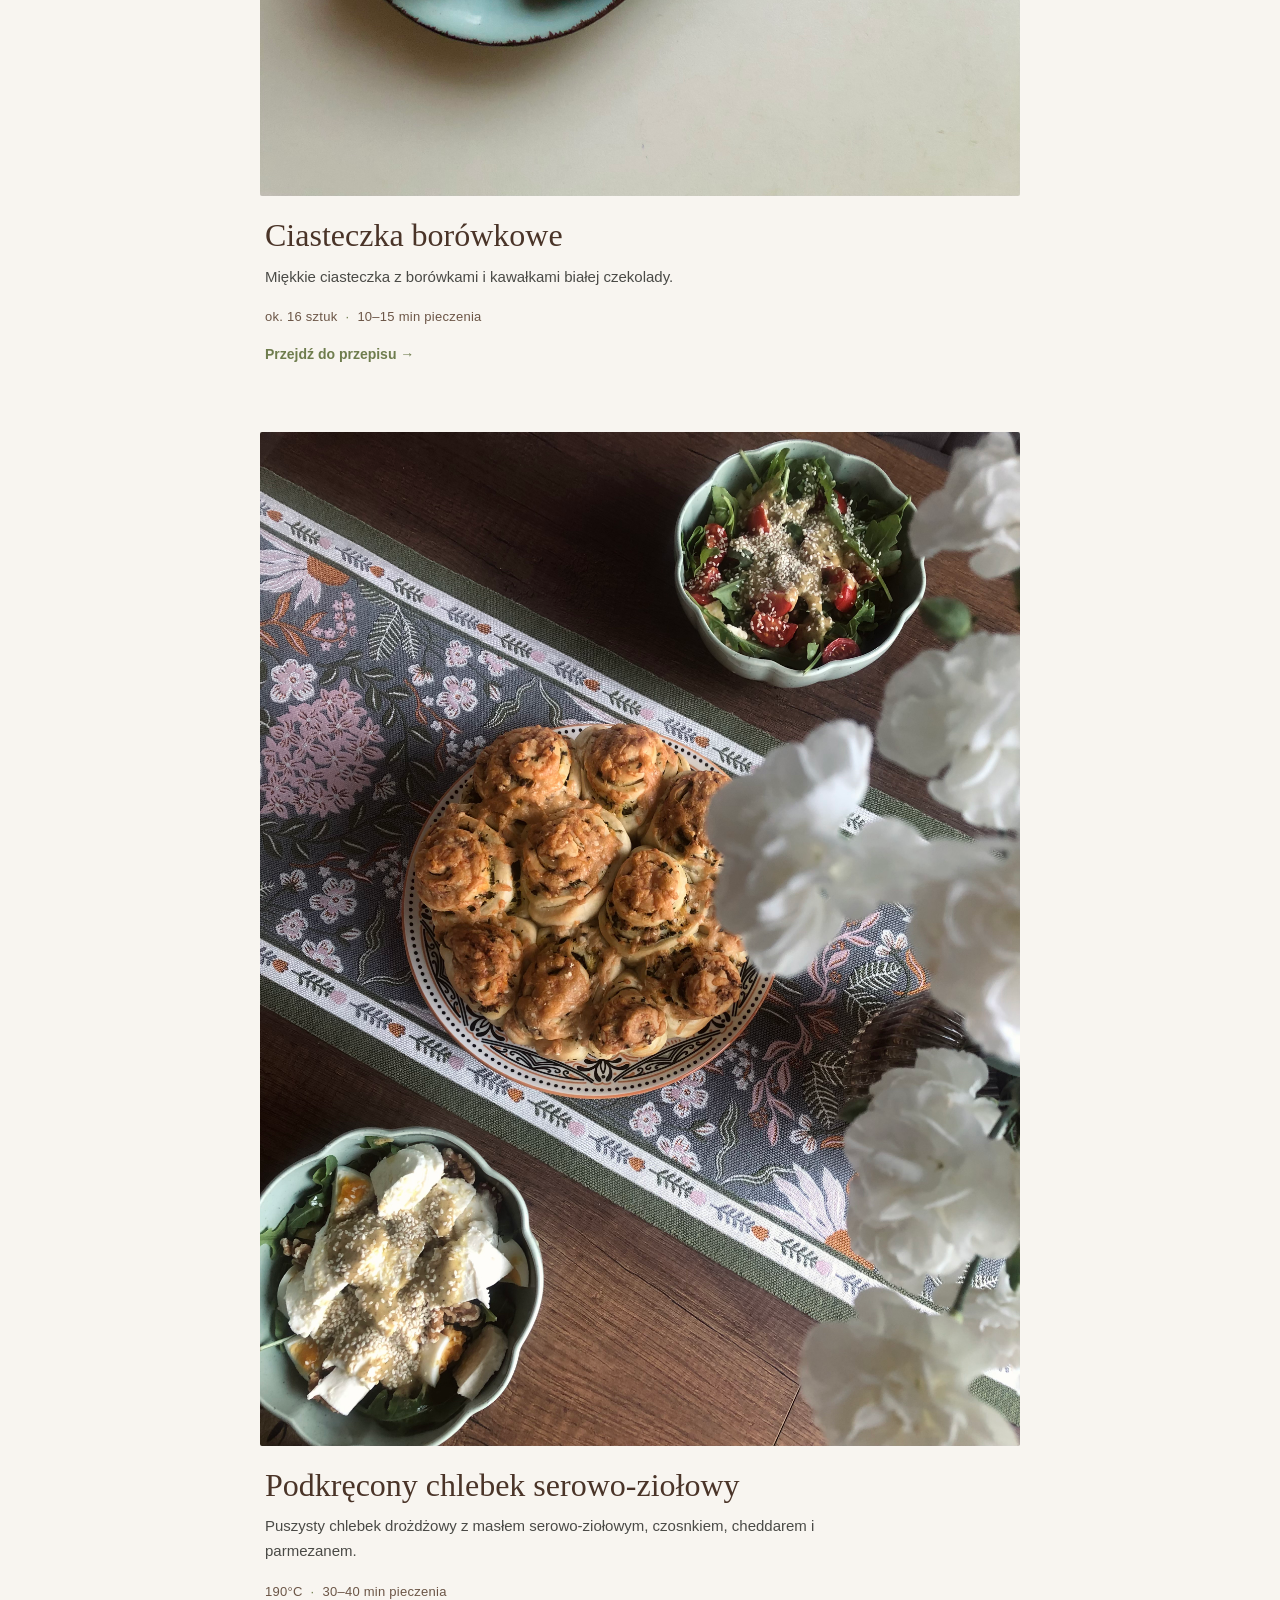
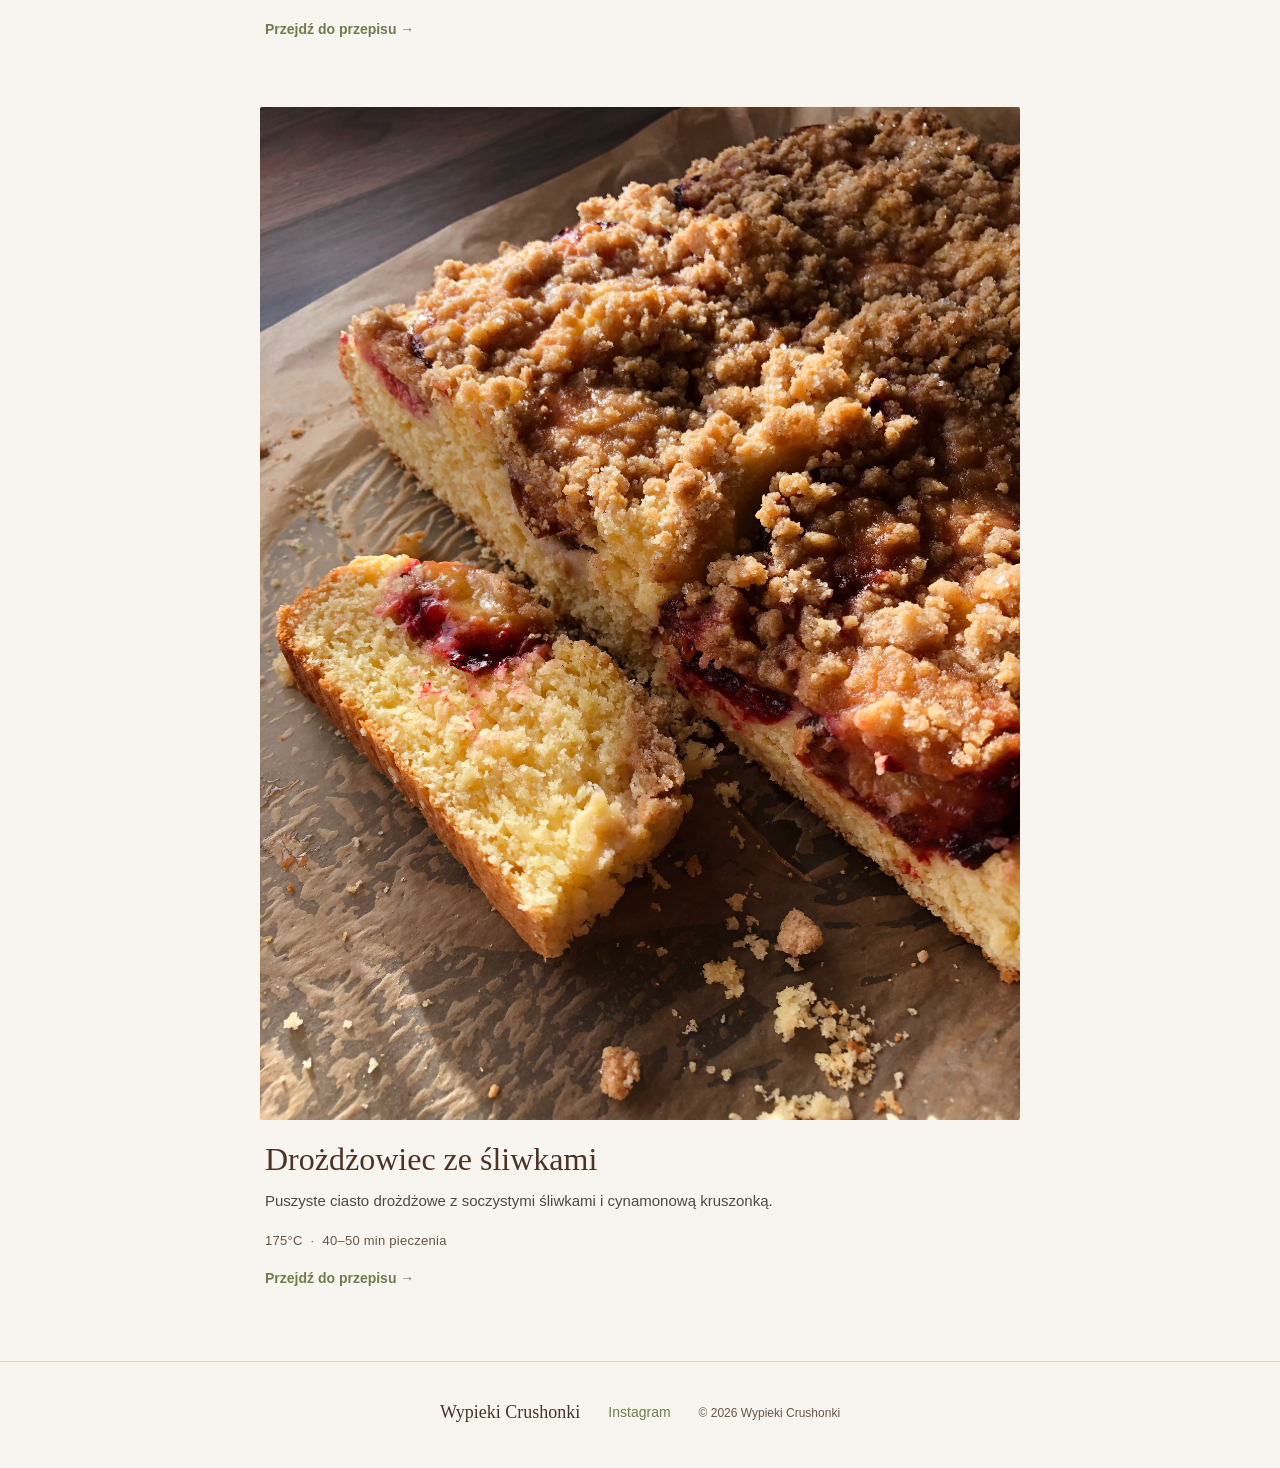
==== commit bdce4de8: "Refactor przepisy.html for improved structure" ====
--- a/przepisy.html
+++ b/przepisy.html
@@ -172,7 +172,39 @@
     </div>
 
 </article>
-
+<article
+    class="recipe-card"
+    data-category="ciasta"
+    data-search="drożdżowiec śliwki kruszonka ciasto drożdżowe cynamon migdały"
+>
+
+    <img
+        src="img/przepisy/drozdzowiec-ze-sliwkami.jpg"
+        alt="Drożdżowiec ze śliwkami"
+    >
+
+    <div class="recipe-card-content">
+
+        <h3>Drożdżowiec ze śliwkami</h3>
+
+        <p>
+            Puszyste ciasto drożdżowe z soczystymi śliwkami
+            i cynamonową kruszonką.
+        </p>
+
+        <div class="recipe-info">
+            <span>175°C</span>
+            <span class="separator">·</span>
+            <span>40–50 min pieczenia</span>
+        </div>
+
+        <a href="przepisy/drozdzowiec-ze-sliwkami.html">
+            Przejdź do przepisu →
+        </a>
+
+    </div>
+
+</article>
             </div>
 
         </section>
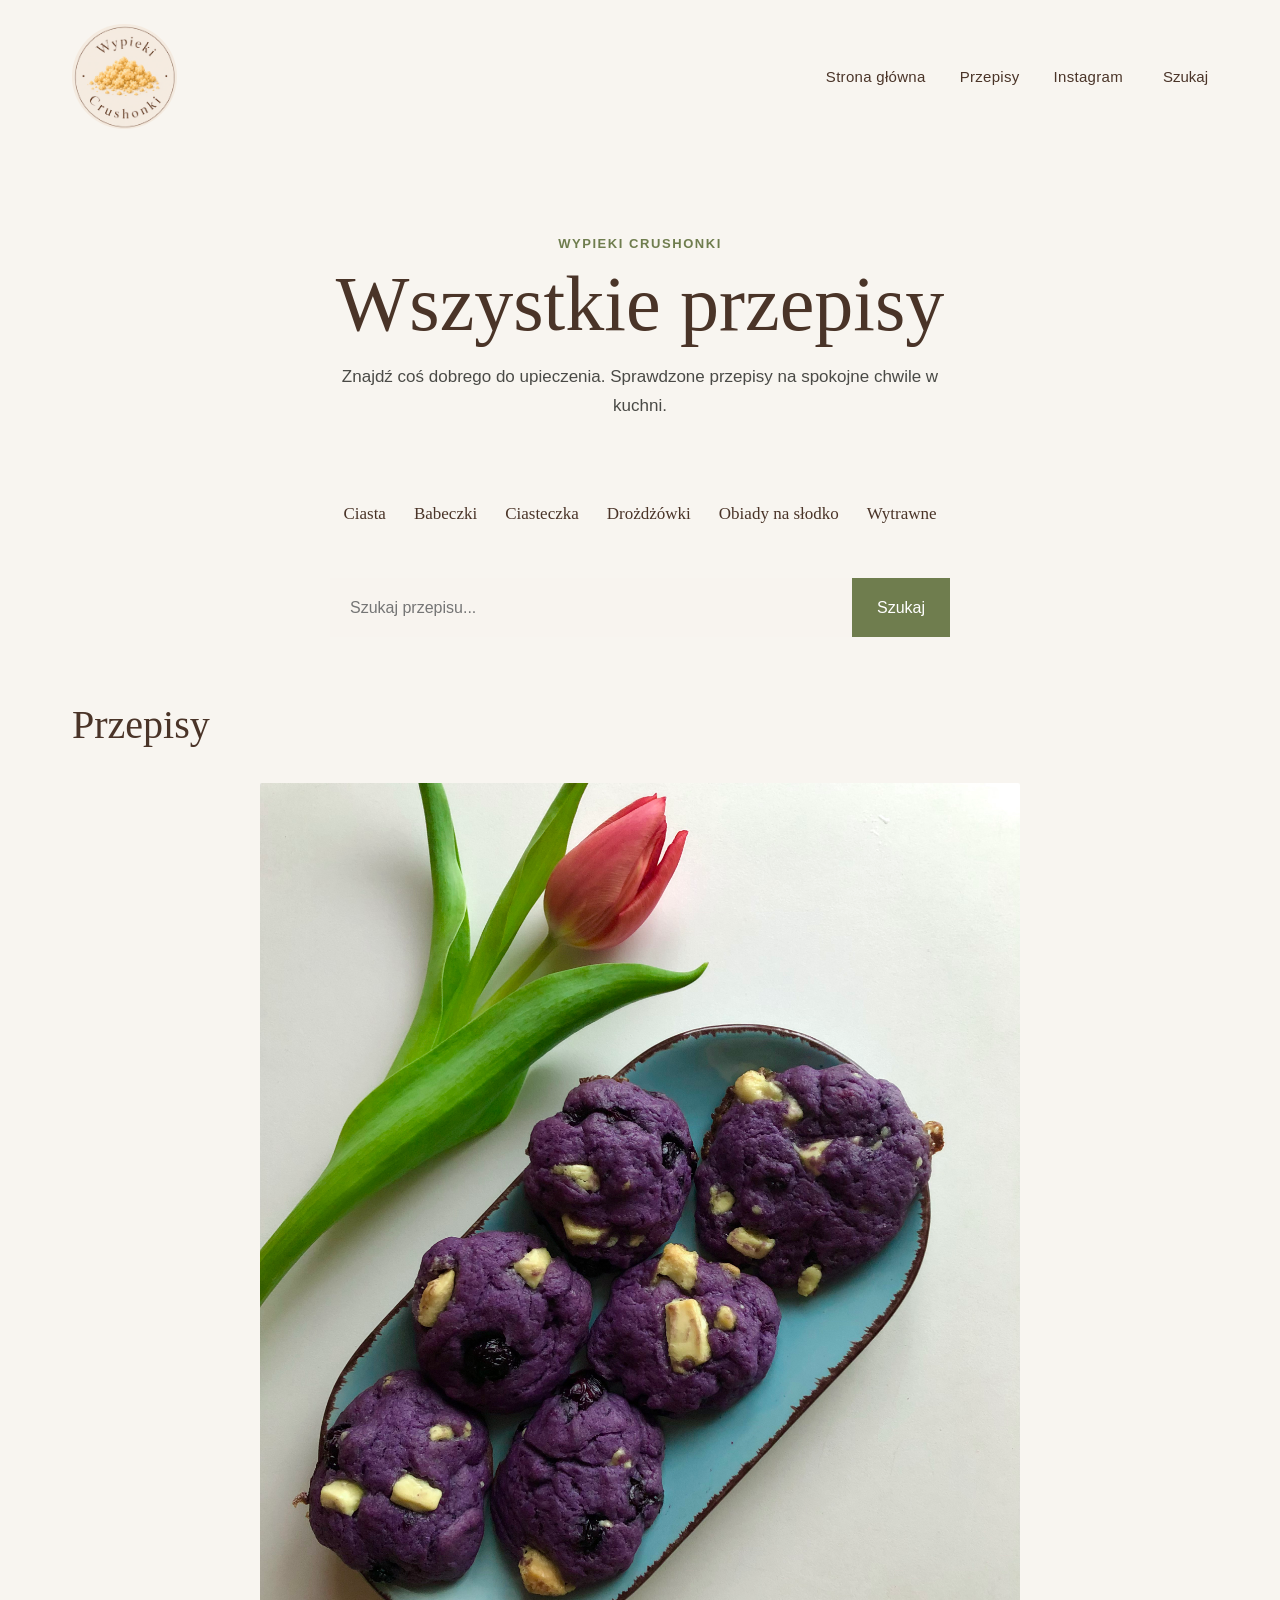
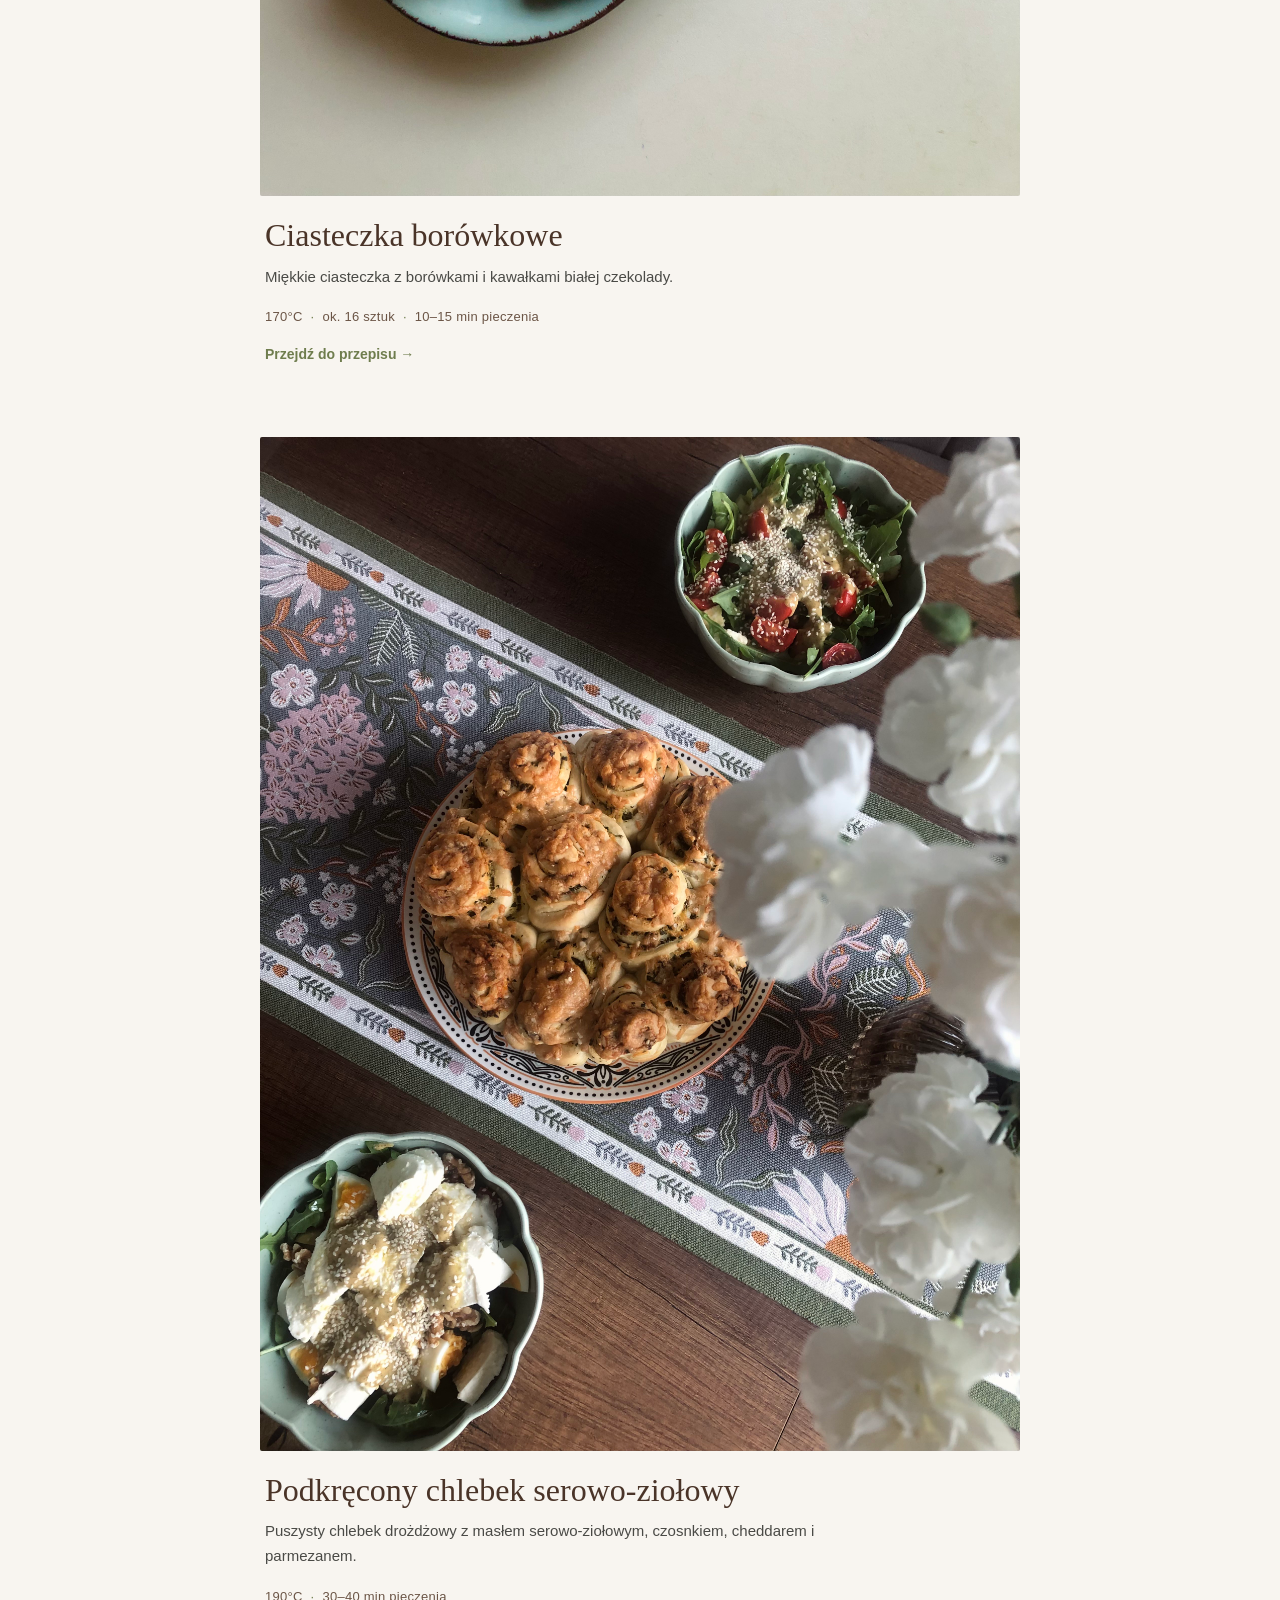
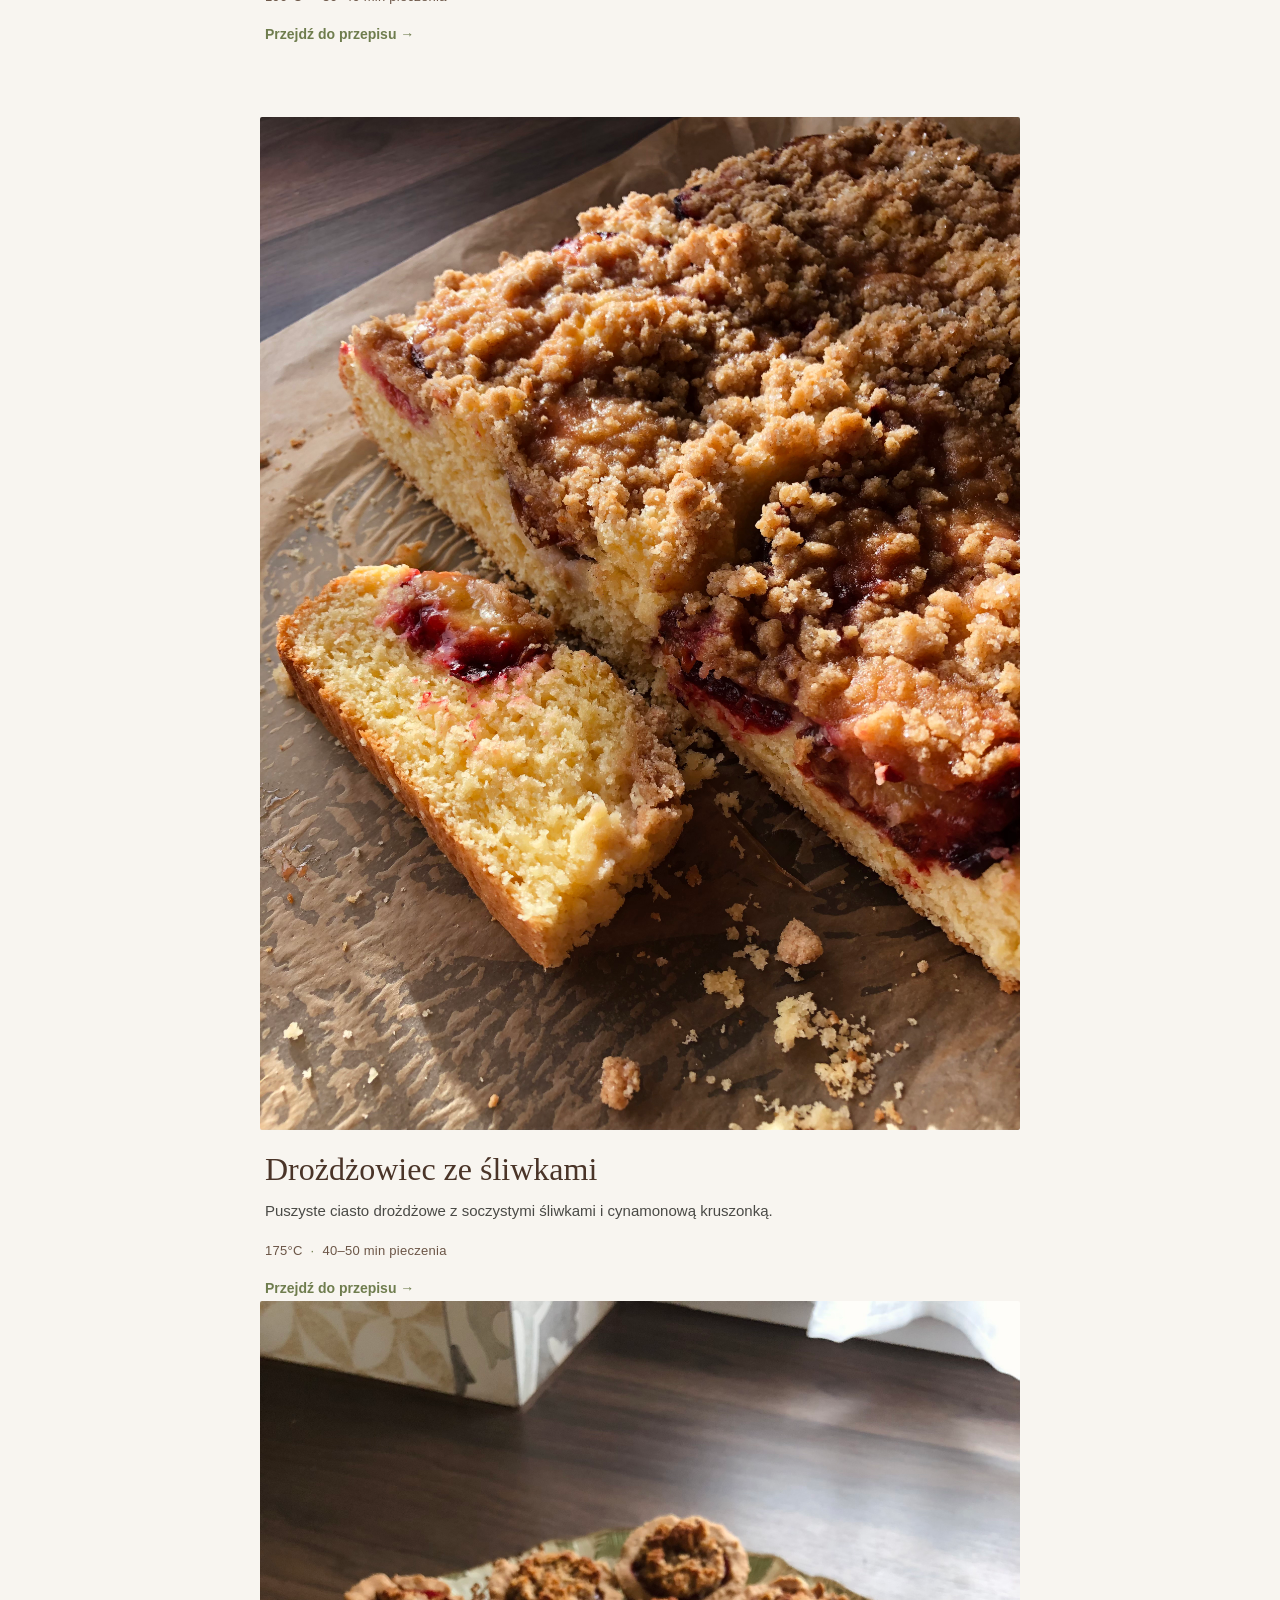
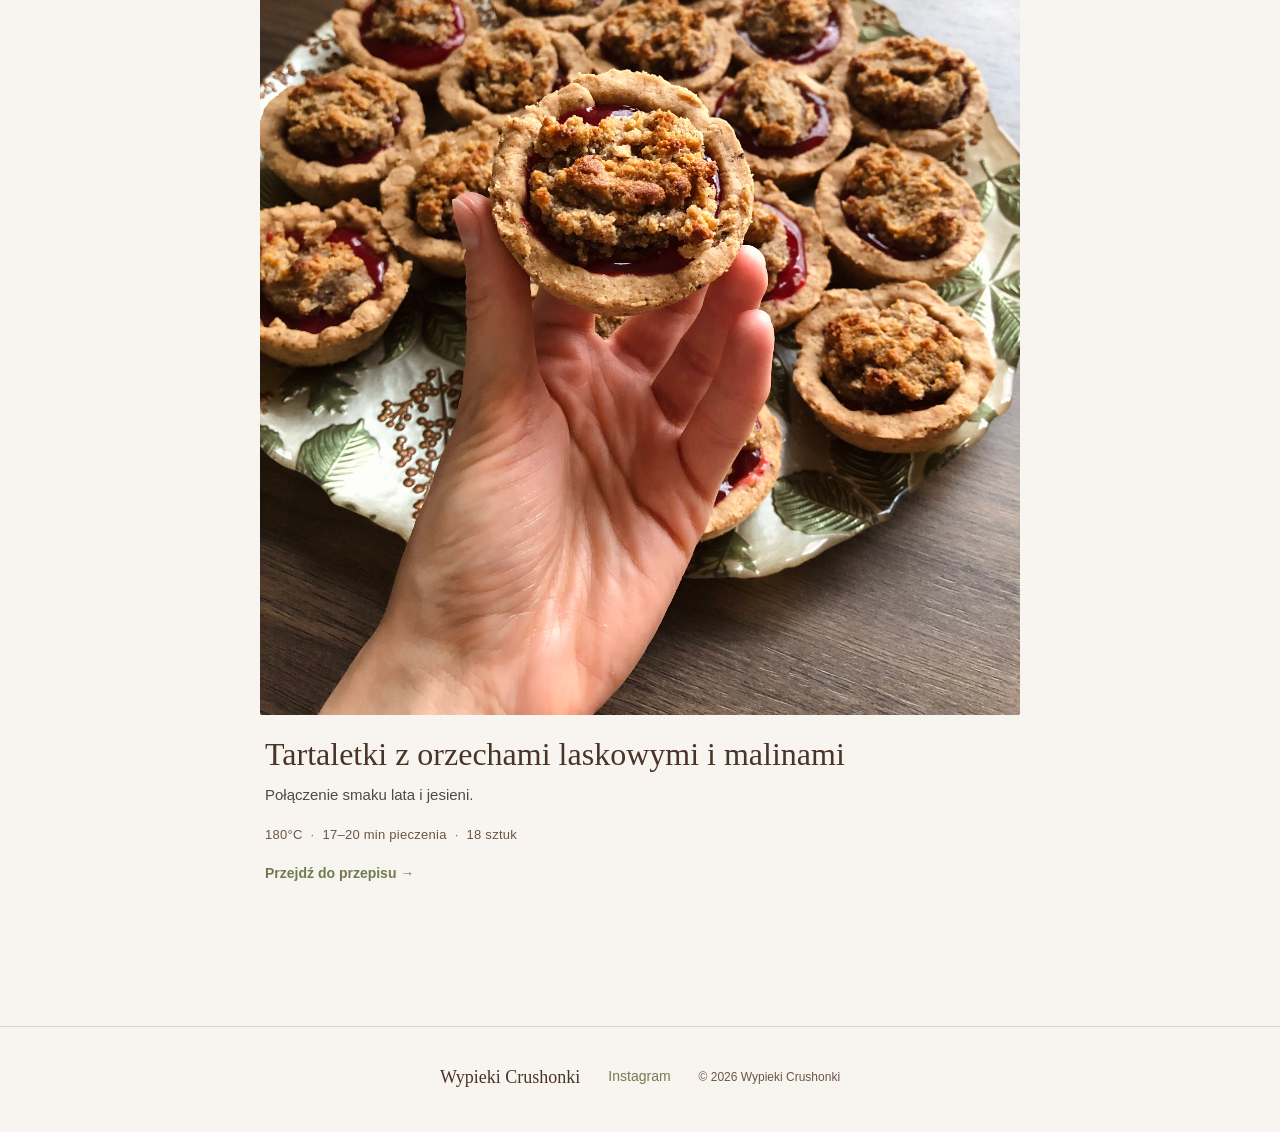
==== commit 640abac2: "Enhance przepisy.html with new recipes and details Updated recipe details and added new recipes with" ====
--- a/przepisy.html
+++ b/przepisy.html
@@ -126,11 +126,13 @@
                             białej czekolady.
                         </p>
 
-                        <div class="recipe-info">
-                            <span>ok. 16 sztuk</span>
-                            <span class="separator">·</span>
-                            <span>10–15 min pieczenia</span>
-                        </div>
+                         <div class="recipe-info">
+            <span>170°C</span>
+            <span class="separator">·</span>
+            <span>ok. 16 sztuk</span>
+            <span class="separator">·</span>
+            <span>10–15 min pieczenia</span>
+        </div>
 
                         <a href="przepisy/ciasteczka-borowkowe.html">
                             Przejdź do przepisu →
@@ -203,7 +205,38 @@
         </a>
 
     </div>
-
+<article
+    class="recipe-card"
+    data-category="ciasteczka"
+    data-search="tartaletki maliny orzechy laskowe frużelina"
+>
+
+    <img
+        src="img/przepisy/tartaletki-z-orzechami-laskowymi-i-fruzelina-malinowa.jpg"
+        alt="Tarteletki z orzechami laskowymi i malinami"
+    >
+
+    <div class="recipe-card-content">
+
+        <h3>Tartaletki z orzechami laskowymi i malinami</h3>
+
+        <p>
+            Połączenie smaku lata i jesieni.
+        </p>
+
+        <div class="recipe-info">
+            <span>180°C</span>
+            <span class="separator">·</span>
+            <span>17–20 min pieczenia</span>
+            <span class="separator">·</span>
+            <span>18 sztuk</span>
+        </div>
+
+        <a href="przepisy/tartaletki-z-orzechami-laskowymi-i-fruzelina-malinowa.html">
+            Przejdź do przepisu →
+        </a>
+
+    </div>
 </article>
             </div>
 
--- a/css/style.css
+++ b/css/style.css
@@ -445,7 +445,9 @@
     justify-content: center;
     gap: 65px;
 }
-
+.recipe-card {
+    margin-bottom: 35px;
+}
 
 /* Karta */
 
@@ -541,7 +543,9 @@
     color: var(--brown);
     transform: translateX(3px);
 }
-
+.recipe-card {
+    margin-bottom: 35px;
+}
 
 
 /* -----------------------------------------------------
@@ -1386,4 +1390,6 @@
         text-align: center;
     }
 
-}
+}.recipe-grid {
+    row-gap: 35px 
+}
